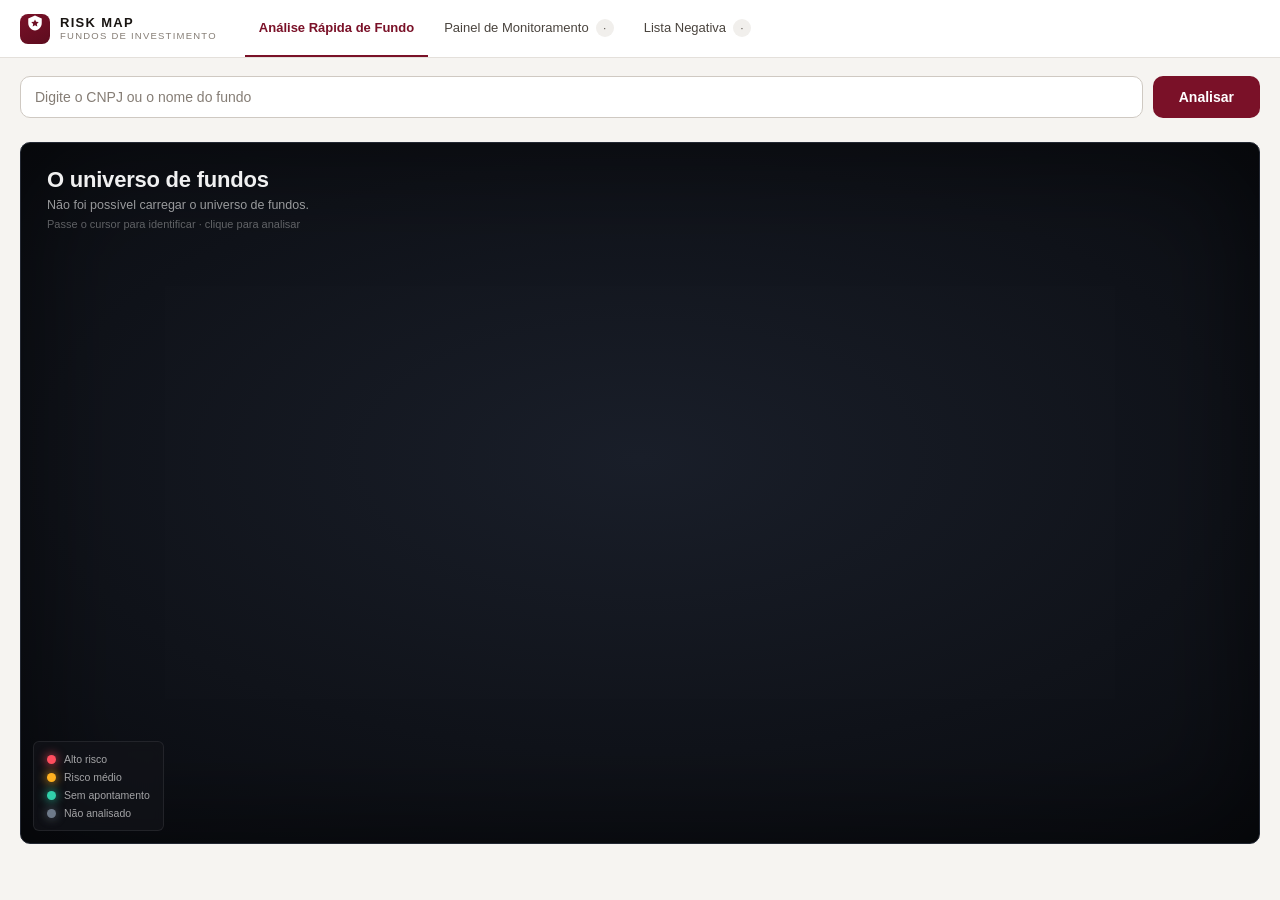
==== frontend_web/index.html @ 783523cc "Substitui o Streamlit por FastAPI + frontend proprio e adiciona analise por IA Frontend refeito em H" ====
<!doctype html>
<html lang="pt-BR">
<head>
<meta charset="utf-8">
<meta name="viewport" content="width=device-width, initial-scale=1">
<title>Risk Map · Fundos de Investimento</title>
<link rel="stylesheet" href="css/estilo.css?v=9">
</head>
<body>

<header class="topo">
  <div class="marca">
    <div class="marca-selo" aria-hidden="true">
      <svg viewBox="0 0 24 24" width="18" height="18"><path fill="currentColor" d="M12 2 3 6v6c0 5 3.8 9.4 9 10 5.2-.6 9-5 9-10V6l-9-4Zm0 5.2 1.5 3.2 3.5.4-2.6 2.4.7 3.5-3.1-1.7-3.1 1.7.7-3.5L7 10.8l3.5-.4L12 7.2Z"/></svg>
    </div>
    <div>
      <strong>RISK MAP</strong>
      <span>Fundos de Investimento</span>
    </div>
  </div>

  <nav class="abas" id="abas">
    <button class="aba ativa" data-vista="analise">Análise Rápida de Fundo</button>
    <button class="aba" data-vista="monitoramento">
      Painel de Monitoramento <em class="contador" id="badge-monitoramento">·</em>
    </button>
    <button class="aba" data-vista="lista">
      Lista Negativa <em class="contador" id="badge-lista">·</em>
    </button>
  </nav>

  <div class="identidade" id="identidade" hidden>
    <div class="identidade-texto">
      <strong id="identidade-nome"></strong>
      <span id="identidade-detalhe"></span>
    </div>
    <div class="avatar" id="identidade-sigla">—</div>
  </div>
</header>

<!-- ====================== ANÁLISE RÁPIDA ====================== -->
<main class="vista ativa" id="vista-analise">

  <section class="barra-busca">
    <div class="campo-busca">
      <input id="busca" type="text" autocomplete="off" spellcheck="false"
             placeholder="Digite o CNPJ ou o nome do fundo" aria-label="Buscar fundo">
      <ul class="sugestoes" id="sugestoes" hidden></ul>
    </div>
    <button class="botao-primario" id="btn-analisar">Analisar</button>
    <p class="exemplos" id="exemplos"></p>
  </section>

  <section class="veredito" id="veredito" hidden>
    <div class="veredito-esq">
      <span class="selo-veredito" id="selo-veredito"></span>
      <p id="veredito-mensagem"></p>
    </div>
    <div class="veredito-dir" id="veredito-contadores"></div>
  </section>

  <section class="palco" id="palco" hidden>
    <div class="grafo-area">
      <div class="grafo-dica">Scroll para zoom · Arrastar para mover · Clique para detalhes · <b>Duplo clique para analisar</b></div>
      <div id="grafo"></div>
      <div class="legenda">
        <span><i class="pt sem"></i>Sem apontamento</span>
        <span><i class="pt medio"></i>Risco médio</span>
        <span><i class="pt alto"></i>Alto risco</span>
        <span><i class="pt negativa"></i>Lista negativa</span>
        <span><i class="pt semdado"></i>Não analisado</span>
      </div>
      <div class="grafo-vazio" id="grafo-vazio" hidden>
        <strong>Sem posições na CDA</strong>
        <p>Este fundo não possui carteira informada na competência disponível.</p>
      </div>
    </div>

    <aside class="painel" id="painel"></aside>
  </section>

  <section class="estado-inicial" id="estado-inicial">
    <canvas id="constelacao"></canvas>
    <div class="ceu-texto">
      <h2>O universo de fundos</h2>
      <p id="ceu-legenda">Carregando…</p>
      <span>Passe o cursor para identificar · clique para analisar</span>
    </div>
    <div class="legenda ceu-legenda-cores">
      <span><i class="pt alto"></i>Alto risco</span>
      <span><i class="pt medio"></i>Risco médio</span>
      <span><i class="pt sem"></i>Sem apontamento</span>
      <span><i class="pt semdado"></i>Não analisado</span>
    </div>
  </section>
</main>

<!-- ====================== MONITORAMENTO ====================== -->
<main class="vista" id="vista-monitoramento">
  <section class="cards" id="cards-indicadores"></section>

  <section class="filtros">
    <input type="text" id="f-administrador" placeholder="Filtrar por administrador">
    <select id="f-risco">
      <option value="">Todas as classificações</option>
      <option value="ALTO">Alto</option>
      <option value="MEDIO">Médio</option>
      <option value="BAIXO">Baixo</option>
    </select>
    <select id="f-status">
      <option value="">Todos os status</option>
      <option value="PENDENTE">Pendente</option>
      <option value="QUESTIONADO">Questionado</option>
      <option value="ESCALADO">Escalado</option>
      <option value="RESOLVIDO">Resolvido</option>
    </select>
    <label class="checkbox">
      <input type="checkbox" id="f-revisao"> Somente divergências
    </label>
  </section>

  <section class="tabela-area">
    <table class="tabela" id="tabela-monitoramento">
      <thead>
        <tr>
          <th>Fundo</th><th>Ano</th><th>Manifestação</th><th>Risco</th>
          <th>Justificativa</th><th>Status</th><th></th>
        </tr>
      </thead>
      <tbody></tbody>
    </table>
    <p class="vazio" id="monitoramento-vazio" hidden>Nenhum registro para os filtros aplicados.</p>
  </section>
</main>

<!-- ====================== LISTA NEGATIVA ====================== -->
<main class="vista" id="vista-lista">
  <section class="tabela-area">
    <h2 class="titulo-secao">Fundos vedados</h2>
    <p class="subtitulo-secao">Lista curada pela área de Risco. Qualquer fundo cuja
       cadeia alcance um destes é automaticamente vedado.</p>
    <table class="tabela" id="tabela-lista">
      <thead><tr><th>Fundo</th><th>CNPJ</th><th>Administrador</th><th>Motivo</th><th>Incluído em</th></tr></thead>
      <tbody></tbody>
    </table>
    <p class="vazio" id="lista-vazia" hidden>Nenhum fundo na lista negativa.</p>
  </section>
</main>

<!-- gaveta de detalhe da análise -->
<div class="gaveta-fundo" id="gaveta-fundo" hidden></div>
<aside class="gaveta" id="gaveta" hidden></aside>

<script src="vendor/vis-network.min.js?v=9"></script>
<script src="js/api.js?v=9"></script>
<script src="js/formato.js?v=9"></script>
<script src="js/grafo.js?v=9"></script>
<script src="js/constelacao.js?v=9"></script>
<script src="js/painel.js?v=9"></script>
<script src="js/monitoramento.js?v=9"></script>
<script src="js/app.js?v=9"></script>
</body>
</html>
---- frontend_web/css/estilo.css ----
/* Risk Map - folha unica.
   Tokens no :root para a paleta Bradesco ficar num lugar so. */

:root {
  --vinho:        #7A1128;
  --vinho-escuro: #5C0C1E;
  --vermelho:     #CC092F;
  --vermelho-claro:#E8536E;

  --tinta:        #191512;
  --tinta-media:  #4A443E;
  --tinta-fraca:  #857D75;
  --linha:        #E4E0DB;
  --linha-forte:  #CFC9C2;
  --fundo:        #F6F4F1;
  --papel:        #FFFFFF;
  --papel-morno:  #FBFAF8;

  --alto:         #C0392B;
  --alto-fundo:   #FBEAE8;
  --medio:        #C98A16;
  --medio-fundo:  #FCF3E0;
  --baixo:        #2E8B62;
  --baixo-fundo:  #E7F4ED;
  --neutro:       #9A938B;
  --neutro-fundo: #F1EFEC;

  --raio:   10px;
  --raio-p: 6px;
  --sombra:    0 1px 2px rgba(25,21,18,.05), 0 2px 8px rgba(25,21,18,.04);
  --sombra-alta: 0 4px 14px rgba(25,21,18,.10), 0 12px 40px rgba(25,21,18,.10);
  --topo-altura: 58px;

  --fonte: "Segoe UI", -apple-system, BlinkMacSystemFont, Roboto, Arial, sans-serif;
  --mono: "Cascadia Mono", "Consolas", "SF Mono", Menlo, monospace;
}

* { box-sizing: border-box; }

/* Precisa vir antes de qualquer regra de display e precisa do !important.
   O navegador aplica [hidden] { display: none } na folha DELE, e qualquer
   declaracao de display numa folha de autor vence essa regra - entao um
   elemento com display:grid/flex continua visivel mesmo com o atributo hidden.
   Foi exatamente assim que a mensagem "Sem posicoes na CDA" (absolute, fundo
   opaco, z-index 6) ficou por cima do grafo, que estava desenhado embaixo. */
[hidden] { display: none !important; }

body {
  margin: 0;
  font-family: var(--fonte);
  font-size: 14px;
  color: var(--tinta);
  background: var(--fundo);
  -webkit-font-smoothing: antialiased;
}

button, input, select { font-family: inherit; font-size: inherit; color: inherit; }
button { cursor: pointer; }

/* ---------------------------------------------------------------- topo --- */

.topo {
  height: var(--topo-altura);
  display: flex;
  align-items: center;
  gap: 28px;
  padding: 0 20px;
  background: var(--papel);
  border-bottom: 1px solid var(--linha);
  position: sticky;
  top: 0;
  z-index: 40;
}

.marca { display: flex; align-items: center; gap: 10px; }

.marca-selo {
  width: 30px; height: 30px;
  display: grid; place-items: center;
  border-radius: 8px;
  background: linear-gradient(150deg, var(--vinho), var(--vinho-escuro));
  color: #fff;
}

.marca div { display: flex; flex-direction: column; line-height: 1.15; }
.marca strong { font-size: 13px; letter-spacing: .10em; font-weight: 700; }
.marca span { font-size: 9.5px; letter-spacing: .13em; color: var(--tinta-fraca); text-transform: uppercase; }

.abas { display: flex; gap: 2px; height: 100%; }

.aba {
  border: 0;
  background: none;
  padding: 0 14px;
  height: 100%;
  font-size: 13px;
  color: var(--tinta-media);
  border-bottom: 2px solid transparent;
  display: flex; align-items: center; gap: 7px;
  transition: color .15s, border-color .15s;
}
.aba:hover { color: var(--tinta); }
.aba.ativa { color: var(--vinho); border-bottom-color: var(--vinho); font-weight: 600; }

.contador {
  font-style: normal;
  font-size: 10.5px;
  min-width: 18px; height: 18px;
  padding: 0 5px;
  display: grid; place-items: center;
  border-radius: 9px;
  background: var(--neutro-fundo);
  color: var(--tinta-media);
  font-variant-numeric: tabular-nums;
}
.aba.ativa .contador { background: var(--vinho); color: #fff; }

.identidade { margin-left: auto; display: flex; align-items: center; gap: 11px; }
.identidade-texto { text-align: right; display: flex; flex-direction: column; line-height: 1.3; }
.identidade-texto strong { font-size: 12px; max-width: 320px; overflow: hidden; text-overflow: ellipsis; white-space: nowrap; }
.identidade-texto span { font-size: 10.5px; color: var(--tinta-fraca); font-family: var(--mono); }

.avatar {
  width: 30px; height: 30px;
  border-radius: 50%;
  background: var(--neutro-fundo);
  color: var(--tinta-media);
  display: grid; place-items: center;
  font-size: 11px; font-weight: 700;
}

/* --------------------------------------------------------------- vistas -- */

.vista { display: none; padding: 18px 20px 26px; }
.vista.ativa { display: block; }

/* --------------------------------------------------------------- busca --- */

.barra-busca {
  display: grid;
  grid-template-columns: 1fr auto;
  gap: 10px;
  align-items: start;
  margin-bottom: 14px;
}

.campo-busca { position: relative; }

#busca {
  width: 100%;
  height: 42px;
  padding: 0 14px;
  border: 1px solid var(--linha-forte);
  border-radius: var(--raio);
  background: var(--papel);
  transition: border-color .15s, box-shadow .15s;
}
#busca:focus {
  outline: none;
  border-color: var(--vinho);
  box-shadow: 0 0 0 3px rgba(122,17,40,.10);
}
#busca::placeholder { color: var(--tinta-fraca); }

.botao-primario {
  height: 42px;
  padding: 0 26px;
  border: 0;
  border-radius: var(--raio);
  background: var(--vinho);
  color: #fff;
  font-weight: 600;
  transition: background .15s, transform .06s;
}
.botao-primario:hover { background: var(--vinho-escuro); }
.botao-primario:active { transform: translateY(1px); }
.botao-primario:disabled { background: var(--neutro); cursor: not-allowed; }

.exemplos { grid-column: 1 / -1; margin: 0; font-size: 11.5px; color: var(--tinta-fraca); }
.exemplos b { font-weight: 600; color: var(--tinta-media); }
.exemplos a { color: var(--vinho); text-decoration: none; font-family: var(--mono); }
.exemplos a:hover { text-decoration: underline; }

.sugestoes {
  position: absolute; top: calc(100% + 5px); left: 0; right: 0;
  margin: 0; padding: 5px;
  list-style: none;
  background: var(--papel);
  border: 1px solid var(--linha);
  border-radius: var(--raio);
  box-shadow: var(--sombra-alta);
  max-height: 320px; overflow-y: auto;
  z-index: 50;
}
.sugestoes li { padding: 9px 11px; border-radius: var(--raio-p); cursor: pointer; }
.sugestoes li:hover, .sugestoes li.marcado { background: var(--papel-morno); }
.sugestoes strong { display: block; font-size: 12.5px; font-weight: 600; }
.sugestoes span { font-size: 11px; color: var(--tinta-fraca); font-family: var(--mono); }
.sugestoes em { font-style: normal; font-size: 11px; color: var(--tinta-fraca); }

/* ------------------------------------------------------------- veredito -- */

.veredito {
  display: flex; align-items: center; gap: 16px;
  padding: 12px 16px;
  background: var(--papel);
  border: 1px solid var(--linha);
  border-left: 4px solid var(--neutro);
  border-radius: var(--raio);
  margin-bottom: 12px;
}
.veredito.vedado   { border-left-color: var(--alto); background: linear-gradient(90deg, var(--alto-fundo), var(--papel) 45%); }
.veredito.atencao  { border-left-color: var(--medio); background: linear-gradient(90deg, var(--medio-fundo), var(--papel) 45%); }
.veredito.liberado { border-left-color: var(--baixo); background: linear-gradient(90deg, var(--baixo-fundo), var(--papel) 45%); }

.veredito-esq { display: flex; align-items: center; gap: 14px; flex: 1; min-width: 0; }
.veredito-esq p { margin: 0; font-size: 12.5px; color: var(--tinta-media); }

.selo-veredito {
  padding: 7px 14px;
  border-radius: var(--raio-p);
  font-size: 11.5px; font-weight: 700; letter-spacing: .05em;
  color: #fff; white-space: nowrap;
}
.selo-veredito.vedado   { background: var(--alto); }
.selo-veredito.atencao  { background: var(--medio); }
.selo-veredito.liberado { background: var(--baixo); }

.veredito-dir { display: flex; gap: 26px; }
.veredito-dir div { text-align: center; }
.veredito-dir b { display: block; font-size: 19px; font-weight: 700; font-variant-numeric: tabular-nums; }
.veredito-dir span { font-size: 10px; color: var(--tinta-fraca); text-transform: uppercase; letter-spacing: .06em; }
.veredito-dir .alerta b { color: var(--alto); }

/* ---------------------------------------------------------------- palco -- */

.palco {
  display: grid;
  grid-template-columns: minmax(0, 1fr) 380px;
  gap: 14px;
  height: calc(100vh - var(--topo-altura) - 190px);
  min-height: 520px;
}

/* Canvas escuro: o grafo e o heroi da tela, e no escuro as cores de risco
   ganham forca que fundo claro nao permite. O vinheta radial afunda as bordas
   e puxa o olho para o centro. */
.grafo-area {
  position: relative;
  background:
    radial-gradient(ellipse 78% 68% at 50% 45%, #1B1F28 0%, #12141A 62%, #0C0E13 100%);
  border: 1px solid #232833;
  border-radius: var(--raio);
  overflow: hidden;
  box-shadow: inset 0 0 90px rgba(0,0,0,.55);
}

/* Malha de pontos discreta, so para dar profundidade ao vazio. */
.grafo-area::before {
  content: "";
  position: absolute; inset: 0;
  background-image: radial-gradient(rgba(255,255,255,.05) 1px, transparent 1px);
  background-size: 26px 26px;
  pointer-events: none;
}

#grafo { position: absolute; inset: 0; }

.grafo-dica {
  position: absolute; top: 12px; right: 12px; z-index: 5;
  padding: 5px 11px;
  font-size: 10.5px; color: rgba(255,255,255,.42);
  background: rgba(255,255,255,.05);
  border: 1px solid rgba(255,255,255,.09);
  border-radius: 20px;
  backdrop-filter: blur(4px);
}

.legenda {
  position: absolute; left: 12px; bottom: 12px; z-index: 5;
  display: flex; flex-direction: column; gap: 6px;
  padding: 11px 13px;
  background: rgba(18,20,26,.72);
  border: 1px solid rgba(255,255,255,.08);
  border-radius: var(--raio-p);
  backdrop-filter: blur(6px);
}
.legenda span { display: flex; align-items: center; gap: 8px; font-size: 10.5px; color: rgba(255,255,255,.62); }
/* O ponto da legenda repete o halo do no: mesma linguagem visual do canvas. */
.pt { width: 9px; height: 9px; border-radius: 50%; display: inline-block; }
.pt.sem      { background: #31D0AA; box-shadow: 0 0 9px 2px rgba(49,208,170,.5); }
.pt.medio    { background: #FFB020; box-shadow: 0 0 9px 2px rgba(255,176,32,.5); }
.pt.alto     { background: #FF4D5E; box-shadow: 0 0 9px 2px rgba(255,77,94,.5); }
.pt.negativa { background: #FF2D55; box-shadow: 0 0 11px 3px rgba(255,45,85,.7); }
.pt.semdado  { background: #6E7A8A; box-shadow: 0 0 8px 2px rgba(110,122,138,.4); }

.grafo-vazio {
  position: absolute; inset: 0; z-index: 6;
  display: grid; place-content: center; text-align: center; gap: 6px;
  background: rgba(12,14,19,.92);
  padding: 20px;
}
.grafo-vazio strong { font-size: 15px; color: rgba(255,255,255,.88); }
.grafo-vazio p { margin: 0; font-size: 12.5px; color: rgba(255,255,255,.45); max-width: 420px; }

/* --------------------------------------------------------------- painel -- */

.painel {
  background: var(--papel);
  border: 1px solid var(--linha);
  border-radius: var(--raio);
  overflow-y: auto;
  padding: 16px;
}

.painel-cnpj { font-family: var(--mono); font-size: 11px; color: var(--tinta-fraca); }
.painel-nome { margin: 3px 0 4px; font-size: 15.5px; font-weight: 700; line-height: 1.3; }
.painel-classe { font-size: 11.5px; color: var(--tinta-fraca); }

.selos { display: flex; flex-wrap: wrap; gap: 6px; margin: 11px 0 4px; }
.selo {
  padding: 4px 10px;
  border-radius: 20px;
  font-size: 10.5px; font-weight: 600;
  border: 1px solid;
}
.selo.alto    { background: var(--alto-fundo);  color: var(--alto);   border-color: #F0C7C1; }
.selo.medio   { background: var(--medio-fundo); color: #96690F;       border-color: #EDD9AC; }
.selo.baixo   { background: var(--baixo-fundo); color: var(--baixo);  border-color: #BFE0CE; }
.selo.neutro  { background: var(--neutro-fundo);color: var(--tinta-media); border-color: var(--linha-forte); }

.grupo { margin-top: 20px; }
.grupo > h3 {
  margin: 0 0 9px;
  font-size: 10px; letter-spacing: .11em; text-transform: uppercase;
  color: var(--tinta-fraca); font-weight: 700;
}

.linha-dado {
  display: grid; grid-template-columns: 96px 1fr;
  gap: 10px; padding: 7px 0;
  border-bottom: 1px solid var(--linha);
  font-size: 12px;
}
.linha-dado:last-child { border-bottom: 0; }
.linha-dado dt { color: var(--tinta-fraca); }
.linha-dado dd { margin: 0; text-align: right; font-weight: 500; }

.cartao {
  padding: 10px 11px;
  border: 1px solid var(--linha);
  border-radius: var(--raio-p);
  margin-bottom: 7px;
  background: var(--papel-morno);
}
.cartao-topo { display: flex; justify-content: space-between; align-items: baseline; gap: 8px; }
.cartao-topo strong { font-size: 12px; }
.cartao-tipo { font-size: 9.5px; text-transform: uppercase; letter-spacing: .07em; color: var(--tinta-fraca); }
.cartao-periodo { font-size: 11px; color: var(--tinta-fraca); font-variant-numeric: tabular-nums; }
.marca-vigente { font-size: 9.5px; padding: 2px 7px; border-radius: 10px; background: var(--baixo-fundo); color: var(--baixo); font-weight: 600; }

.df-item {
  border: 1px solid var(--linha);
  border-left: 3px solid var(--neutro);
  border-radius: var(--raio-p);
  padding: 10px 11px;
  margin-bottom: 7px;
  background: var(--papel-morno);
  cursor: pointer;
  transition: border-color .15s, background .15s;
}
.df-item:hover { background: #fff; border-color: var(--linha-forte); }
.df-item.alto  { border-left-color: var(--alto); }
.df-item.medio { border-left-color: var(--medio); }
.df-item.baixo { border-left-color: var(--baixo); }
.df-topo { display: flex; justify-content: space-between; align-items: center; gap: 8px; margin-bottom: 5px; }
.df-ano { font-weight: 700; font-variant-numeric: tabular-nums; }
.df-justificativa { font-size: 11.5px; color: var(--tinta-media); line-height: 1.45; }
.df-alerta { margin-top: 6px; font-size: 10.5px; color: var(--alto); font-weight: 600; }

.painel-vazio { padding: 40px 16px; text-align: center; color: var(--tinta-fraca); font-size: 12.5px; }

/* ---------------------------------------------------------- estado zero -- */

/* O ceu ocupa o mesmo espaco que o palco ocuparia, para a tela nao "pular"
   quando o usuario seleciona um fundo. */
.estado-inicial {
  position: relative;
  height: calc(100vh - var(--topo-altura) - 140px);
  min-height: 520px;
  border-radius: var(--raio);
  overflow: hidden;
  border: 1px solid #232833;
  background:
    radial-gradient(ellipse 80% 70% at 50% 45%, #191E29 0%, #10131A 60%, #0A0C11 100%);
  box-shadow: inset 0 0 120px rgba(0,0,0,.6);
}

#constelacao { position: absolute; inset: 0; width: 100%; height: 100%; display: block; }

.ceu-texto {
  position: absolute; left: 26px; top: 24px; z-index: 3;
  pointer-events: none;
}
.ceu-texto h2 {
  margin: 0 0 5px;
  font-size: 22px; font-weight: 700; letter-spacing: -.01em;
  color: rgba(255,255,255,.94);
}
.ceu-texto p { margin: 0 0 3px; font-size: 12.5px; color: rgba(255,255,255,.58); }
.ceu-texto span { font-size: 11px; color: rgba(255,255,255,.34); }

.ceu-legenda-cores { z-index: 3; }

/* --------------------------------------------------------------- cards --- */

.cards { display: grid; grid-template-columns: repeat(auto-fit, minmax(158px, 1fr)); gap: 11px; margin-bottom: 16px; }

.card {
  background: var(--papel);
  border: 1px solid var(--linha);
  border-radius: var(--raio);
  padding: 14px 15px;
  box-shadow: var(--sombra);
}
.card b { display: block; font-size: 25px; font-weight: 700; line-height: 1.1; font-variant-numeric: tabular-nums; }
.card span { font-size: 11px; color: var(--tinta-fraca); text-transform: uppercase; letter-spacing: .06em; }
.card.alto b { color: var(--alto); }
.card.medio b { color: var(--medio); }
.card.baixo b { color: var(--baixo); }
.card.destaque { border-color: #F0C7C1; background: linear-gradient(160deg, var(--alto-fundo), var(--papel) 70%); }

/* ------------------------------------------------------------- filtros --- */

.filtros { display: flex; flex-wrap: wrap; gap: 9px; margin-bottom: 12px; align-items: center; }
.filtros input[type=text], .filtros select {
  height: 36px; padding: 0 11px;
  border: 1px solid var(--linha-forte);
  border-radius: var(--raio-p);
  background: var(--papel);
}
.filtros input[type=text] { min-width: 250px; }
.filtros input:focus, .filtros select:focus { outline: none; border-color: var(--vinho); }
.checkbox { display: flex; align-items: center; gap: 7px; font-size: 12.5px; color: var(--tinta-media); cursor: pointer; }

/* ------------------------------------------------------------- tabelas --- */

.tabela-area {
  background: var(--papel);
  border: 1px solid var(--linha);
  border-radius: var(--raio);
  padding: 16px;
  overflow-x: auto;
}
.titulo-secao { margin: 0 0 3px; font-size: 15px; }
.subtitulo-secao { margin: 0 0 16px; font-size: 12.5px; color: var(--tinta-fraca); max-width: 640px; }

.tabela { width: 100%; border-collapse: collapse; font-size: 12.5px; }
.tabela th {
  text-align: left; padding: 9px 10px;
  font-size: 10px; letter-spacing: .08em; text-transform: uppercase;
  color: var(--tinta-fraca); font-weight: 700;
  border-bottom: 1px solid var(--linha-forte);
  white-space: nowrap;
}
.tabela td { padding: 10px; border-bottom: 1px solid var(--linha); vertical-align: top; }
.tabela tbody tr { transition: background .12s; }
.tabela tbody tr:hover { background: var(--papel-morno); }
.tabela .col-nome strong { display: block; font-weight: 600; }
.tabela .col-nome span { font-size: 11px; color: var(--tinta-fraca); font-family: var(--mono); }
.tabela .col-just { max-width: 400px; color: var(--tinta-media); }
.tabela td.num { font-variant-numeric: tabular-nums; }

.pilula {
  display: inline-block; padding: 3px 9px;
  border-radius: 20px; font-size: 10.5px; font-weight: 700;
}
.pilula.alto  { background: var(--alto-fundo);  color: var(--alto); }
.pilula.medio { background: var(--medio-fundo); color: #96690F; }
.pilula.baixo { background: var(--baixo-fundo); color: var(--baixo); }
.pilula.neutro{ background: var(--neutro-fundo);color: var(--tinta-media); }

.tabela select {
  height: 30px; border: 1px solid var(--linha-forte);
  border-radius: var(--raio-p); padding: 0 7px; background: var(--papel); font-size: 11.5px;
}
.botao-link { border: 0; background: none; color: var(--vinho); font-size: 11.5px; font-weight: 600; padding: 4px; }
.botao-link:hover { text-decoration: underline; }

.vazio { padding: 34px; text-align: center; color: var(--tinta-fraca); font-size: 12.5px; }
.aviso-divergencia { color: var(--alto); font-size: 10.5px; font-weight: 600; display: block; margin-top: 3px; }

/* --------------------------------------------------------------- gaveta -- */

.gaveta-fundo {
  position: fixed; inset: 0; z-index: 60;
  background: rgba(25,21,18,.34);
  animation: aparecer .16s ease;
}
.gaveta {
  position: fixed; top: 0; right: 0; bottom: 0; z-index: 61;
  width: min(560px, 94vw);
  background: var(--papel);
  box-shadow: var(--sombra-alta);
  overflow-y: auto;
  padding: 22px 24px 34px;
  animation: deslizar .2s ease;
}
@keyframes aparecer { from { opacity: 0 } }
@keyframes deslizar { from { transform: translateX(26px); opacity: .4 } }

.gaveta-topo { display: flex; justify-content: space-between; align-items: flex-start; gap: 14px; margin-bottom: 4px; }
.gaveta h2 { margin: 0; font-size: 17px; line-height: 1.3; }
.fechar { border: 0; background: none; font-size: 22px; line-height: 1; color: var(--tinta-fraca); padding: 0 4px; }
.fechar:hover { color: var(--tinta); }

.bloco-analise { margin-top: 18px; }
.bloco-analise h4 {
  margin: 0 0 6px;
  font-size: 10px; letter-spacing: .11em; text-transform: uppercase;
  color: var(--tinta-fraca); font-weight: 700;
}
.bloco-analise p { margin: 0; font-size: 13px; line-height: 1.62; color: var(--tinta-media); }
.citacao {
  border-left: 3px solid var(--linha-forte);
  padding: 4px 0 4px 13px;
  font-size: 13px; line-height: 1.62;
}

.carregando { padding: 40px; text-align: center; color: var(--tinta-fraca); font-size: 12.5px; }

.erro-caixa {
  margin: 12px 0;
  padding: 12px 15px;
  border: 1px solid #F0C7C1;
  border-left: 3px solid var(--alto);
  border-radius: var(--raio-p);
  background: var(--alto-fundo);
  color: #8A2B20;
  font-size: 12.5px;
}

@media (max-width: 1080px) {
  .palco { grid-template-columns: 1fr; height: auto; }
  .grafo-area { height: 460px; }
  .painel { max-height: 560px; }
  .abas { overflow-x: auto; }
}

/* ------------------------------------------------- atribuicao da IA ------ */
/* A area de Risco precisa distinguir, num relance, o que veio do relatorio do
   auditor do que foi gerado por maquina. Por isso a IA tem tratamento visual
   proprio - roxo, fora da paleta corporativa - e nao se confunde com dado. */

.df-opiniao {
  font-size: 11.5px;
  font-weight: 600;
  color: var(--tinta);
  margin-bottom: 4px;
}

.opiniao-destaque {
  font-size: 15px;
  font-weight: 700;
  color: var(--tinta);
  padding: 11px 14px;
  background: var(--papel-morno);
  border: 1px solid var(--linha);
  border-left: 3px solid var(--vinho);
  border-radius: var(--raio-p);
}

.faixa-ia {
  display: flex;
  align-items: flex-start;
  gap: 11px;
  margin: 18px 0 4px;
  padding: 11px 13px;
  background: linear-gradient(135deg, #F4F1FC, #FBFAFE);
  border: 1px solid #DED5F5;
  border-radius: var(--raio-p);
}
.faixa-ia p { margin: 0; font-size: 11.5px; line-height: 1.5; color: #514470; }

.selo-ia {
  flex-shrink: 0;
  padding: 4px 10px;
  border-radius: 20px;
  font-size: 10.5px; font-weight: 700; white-space: nowrap;
  background: linear-gradient(135deg, #6C4BD8, #8B5FE6);
  color: #fff;
}

.marca-ia {
  display: inline-block;
  margin-left: 6px;
  padding: 1px 6px;
  border-radius: 4px;
  font-size: 9px; font-weight: 700; letter-spacing: .06em;
  background: #EFE9FC;
  color: #6C4BD8;
  vertical-align: middle;
}
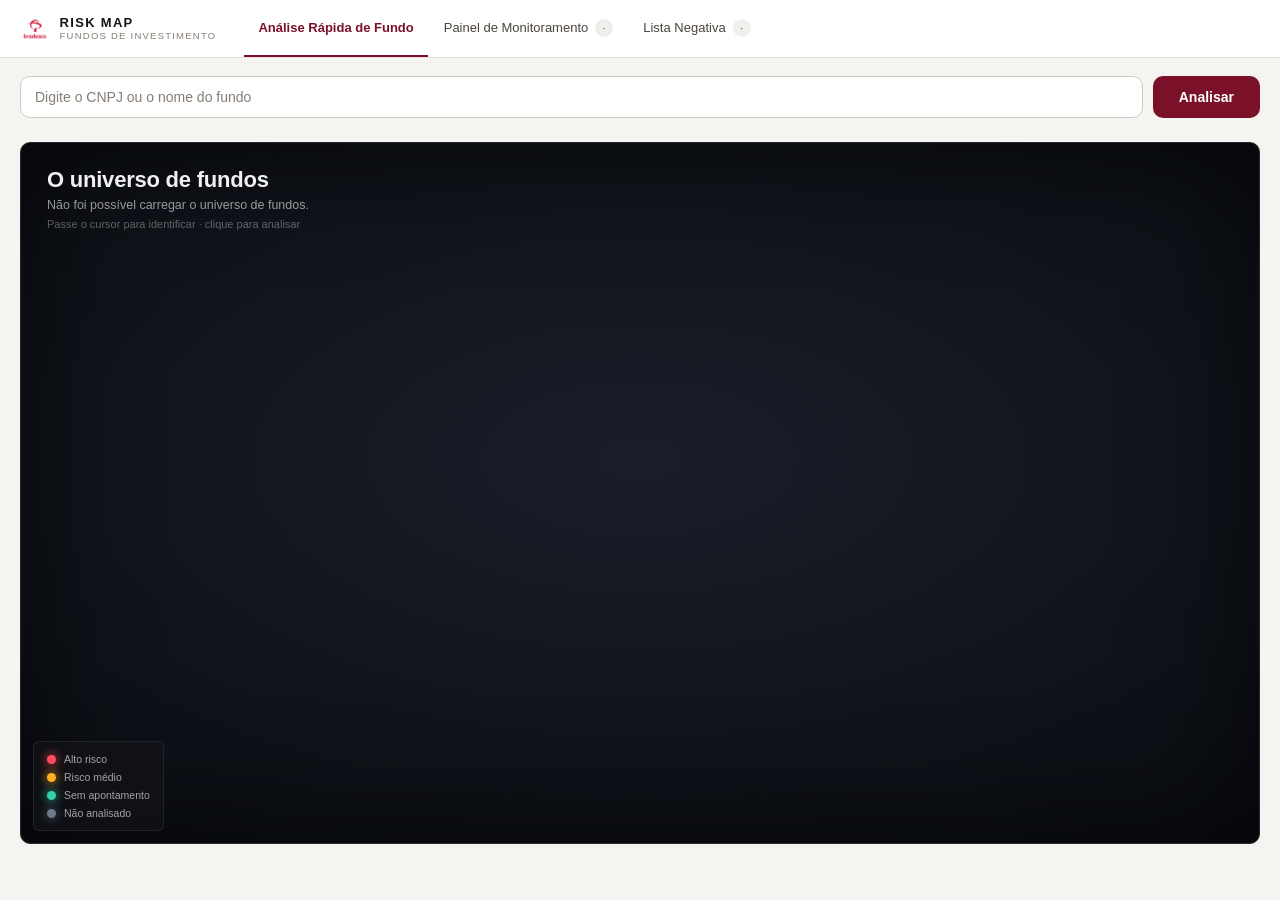
==== commit 45ecec40: "Logo Bradesco no sistema e maquete interativa na apresentacao O selo generico da topbar da aplicacao" ====
--- a/frontend_web/index.html
+++ b/frontend_web/index.html
@@ -4,15 +4,13 @@
 <meta charset="utf-8">
 <meta name="viewport" content="width=device-width, initial-scale=1">
 <title>Risk Map · Fundos de Investimento</title>
-<link rel="stylesheet" href="css/estilo.css?v=9">
+<link rel="stylesheet" href="css/estilo.css?v=10">
 </head>
 <body>
 
 <header class="topo">
   <div class="marca">
-    <div class="marca-selo" aria-hidden="true">
-      <svg viewBox="0 0 24 24" width="18" height="18"><path fill="currentColor" d="M12 2 3 6v6c0 5 3.8 9.4 9 10 5.2-.6 9-5 9-10V6l-9-4Zm0 5.2 1.5 3.2 3.5.4-2.6 2.4.7 3.5-3.1-1.7-3.1 1.7.7-3.5L7 10.8l3.5-.4L12 7.2Z"/></svg>
-    </div>
+    <img class="marca-logo" src="assets/bradesco_logo_red.png?v=10" alt="Bradesco">
     <div>
       <strong>RISK MAP</strong>
       <span>Fundos de Investimento</span>
@@ -151,13 +149,13 @@
 <div class="gaveta-fundo" id="gaveta-fundo" hidden></div>
 <aside class="gaveta" id="gaveta" hidden></aside>
 
-<script src="vendor/vis-network.min.js?v=9"></script>
-<script src="js/api.js?v=9"></script>
-<script src="js/formato.js?v=9"></script>
-<script src="js/grafo.js?v=9"></script>
-<script src="js/constelacao.js?v=9"></script>
-<script src="js/painel.js?v=9"></script>
-<script src="js/monitoramento.js?v=9"></script>
-<script src="js/app.js?v=9"></script>
+<script src="vendor/vis-network.min.js?v=10"></script>
+<script src="js/api.js?v=10"></script>
+<script src="js/formato.js?v=10"></script>
+<script src="js/grafo.js?v=10"></script>
+<script src="js/constelacao.js?v=10"></script>
+<script src="js/painel.js?v=10"></script>
+<script src="js/monitoramento.js?v=10"></script>
+<script src="js/app.js?v=10"></script>
 </body>
 </html>
--- a/frontend_web/css/estilo.css
+++ b/frontend_web/css/estilo.css
@@ -74,12 +74,13 @@
 
 .marca { display: flex; align-items: center; gap: 10px; }
 
-.marca-selo {
-  width: 30px; height: 30px;
-  display: grid; place-items: center;
-  border-radius: 8px;
-  background: linear-gradient(150deg, var(--vinho), var(--vinho-escuro));
-  color: #fff;
+/* Logo institucional no lugar do selo generico. Altura fixa e width auto para
+   nao deformar: o arquivo e 3993x3508, quase quadrado mas nao exatamente. */
+.marca-logo {
+  height: 26px;
+  width: auto;
+  display: block;
+  flex-shrink: 0;
 }
 
 .marca div { display: flex; flex-direction: column; line-height: 1.15; }
